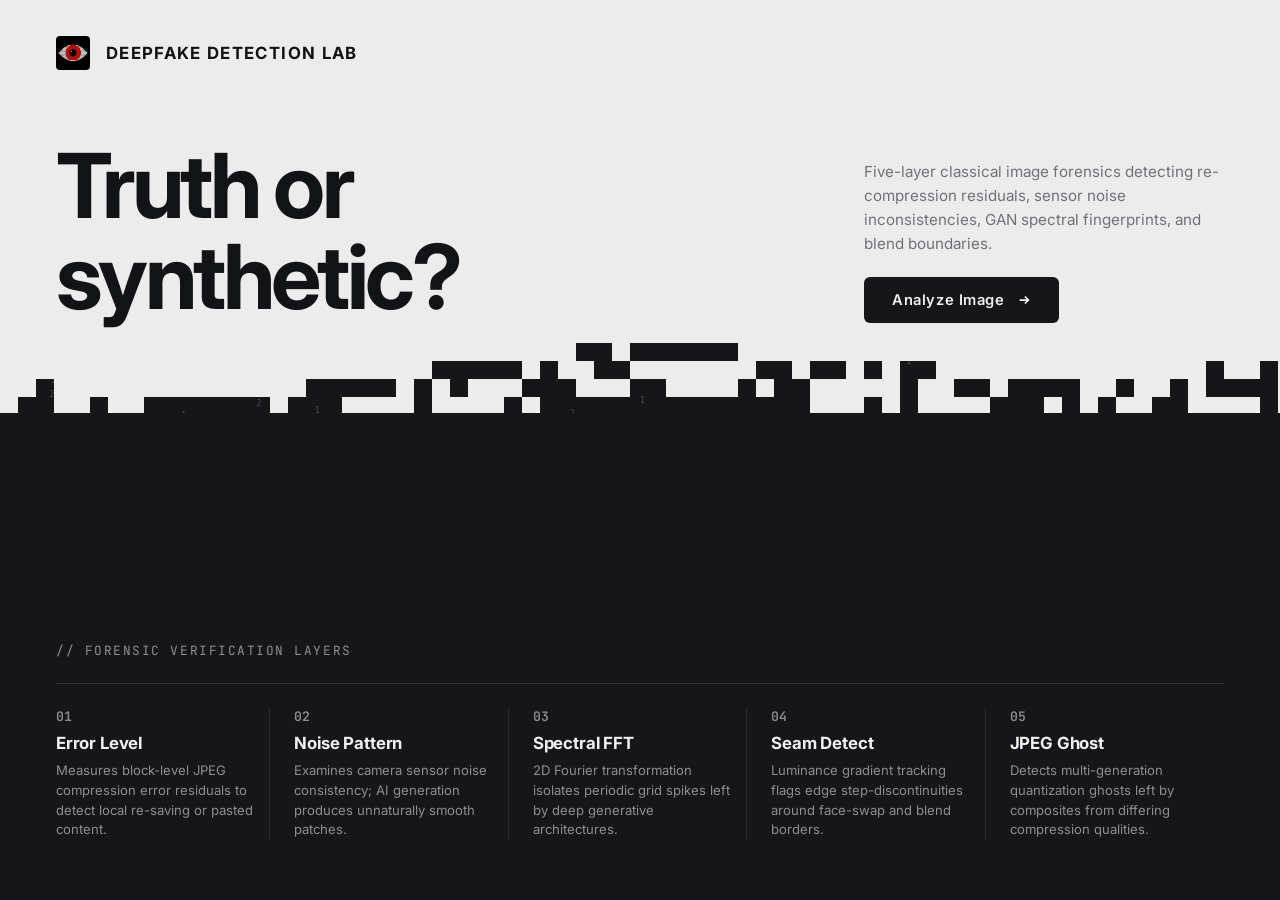
==== templates/index.html @ 22ed6006 "feat: complete forensic detection engine, modern UI redesign, and Vercel serverless deployment confi" ====
<!DOCTYPE html>
<html lang="en">
<head>
    <meta charset="UTF-8">
    <meta name="viewport" content="width=device-width, initial-scale=1.0">
    <title>Deepfake Detection Lab</title>
    <link href="https://fonts.googleapis.com/css2?family=Inter:wght@400;500;600;700;800&family=JetBrains+Mono:wght@400;500&display=swap" rel="stylesheet">
    <style>
        :root {
            --light-bg: #ececec;
            --dark-bg: #161618;
            --text-dark: #121316;
            --text-light: #f0f0f2;
            --text-muted-light: #707278;
            --text-muted-dark: #8c8e96;
            --pixel-color: #161618;
        }

        *, *::before, *::after { margin: 0; padding: 0; box-sizing: border-box; }
        html, body { height: 100%; overflow-x: hidden; }

        body {
            font-family: 'Inter', -apple-system, BlinkMacSystemFont, sans-serif;
            background: var(--dark-bg);
            color: var(--text-dark);
            position: relative;
        }

        /* ── Antigravity Cursor Particle Canvas ── */
        #particle-canvas {
            position: fixed;
            inset: 0;
            width: 100%;
            height: 100%;
            pointer-events: none;
            z-index: 100;
        }

        /* ── Split Layout Container ── */
        .page-container {
            min-height: 100vh;
            display: flex;
            flex-direction: column;
            position: relative;
            background: var(--dark-bg);
        }

        /* Upper light hero section with stepped pixel border */
        .hero-light-section {
            background: var(--light-bg);
            color: var(--text-dark);
            position: relative;
            padding: 36px 56px 90px;
            z-index: 10;
        }

        /* ══ HEADER ══ */
        header {
            display: flex;
            align-items: center;
            justify-content: space-between;
            margin-bottom: 70px;
        }
        .hdr-brand {
            display: flex;
            align-items: center;
            gap: 16px;
        }
        .hdr-brand img {
            width: 34px;
            height: 34px;
            object-fit: cover;
            image-rendering: pixelated;
            border-radius: 4px;
            background: #000;
        }
        .hdr-title {
            font-size: 1.05rem;
            font-weight: 700;
            letter-spacing: 0.08em;
            text-transform: uppercase;
            color: var(--text-dark);
        }

        /* ══ HERO MAIN ══ */
        .hero-body {
            display: flex;
            justify-content: space-between;
            align-items: flex-end;
            position: relative;
            z-index: 15;
        }

        .headline {
            font-size: clamp(3.8rem, 7vw, 6.2rem);
            font-weight: 700;
            line-height: 1.02;
            letter-spacing: -0.04em;
            color: var(--text-dark);
        }

        .hero-action-box {
            max-width: 360px;
            display: flex;
            flex-direction: column;
            gap: 20px;
        }
        .hero-desc {
            font-size: 0.95rem;
            line-height: 1.6;
            color: var(--text-muted-light);
        }

        .btn-analyze {
            display: inline-flex;
            align-items: center;
            gap: 12px;
            padding: 14px 28px;
            background: var(--dark-bg);
            color: var(--text-light);
            text-decoration: none;
            font-size: 0.92rem;
            font-weight: 600;
            letter-spacing: 0.04em;
            border-radius: 6px;
            width: fit-content;
            transition: all 0.2s ease;
        }
        .btn-analyze:hover {
            background: #000;
            transform: translateY(-2px);
        }
        .btn-analyze svg {
            transition: transform 0.2s;
        }
        .btn-analyze:hover svg {
            transform: translateX(4px);
        }

        /* ══ PIXEL CONTOUR CANVAS (Static stepped contour with numbers) ══ */
        #pixel-contour {
            position: absolute;
            left: 0;
            right: 0;
            bottom: -50px;
            width: 100%;
            height: 120px;
            z-index: 5;
            pointer-events: none;
        }

        /* ══ LOWER DARK SECTION (Forensic layers strictly side by side) ══ */
        .lower-dark-section {
            background: var(--dark-bg);
            color: var(--text-light);
            flex: 1;
            padding: 90px 56px 60px;
            display: flex;
            flex-direction: column;
            justify-content: flex-end;
            position: relative;
            z-index: 10;
        }

        .layers-header {
            font-family: 'JetBrains Mono', monospace;
            font-size: 0.8rem;
            letter-spacing: 0.12em;
            text-transform: uppercase;
            color: var(--text-muted-dark);
            margin-bottom: 24px;
        }

        /* STRICT 5-COLUMN SIDE-BY-SIDE ROW */
        .layers-row {
            display: grid;
            grid-template-columns: repeat(5, 1fr);
            gap: 24px;
            border-top: 1px solid rgba(255, 255, 255, 0.1);
            padding-top: 24px;
        }

        .layer-item {
            display: flex;
            flex-direction: column;
            gap: 8px;
            padding-right: 12px;
            border-right: 1px solid rgba(255, 255, 255, 0.08);
        }
        .layer-item:last-child {
            border-right: none;
            padding-right: 0;
        }

        .layer-num {
            font-family: 'JetBrains Mono', monospace;
            font-size: 0.82rem;
            font-weight: 600;
            color: var(--text-muted-dark);
        }
        .layer-title {
            font-size: 1.05rem;
            font-weight: 700;
            color: var(--text-light);
            letter-spacing: -0.01em;
        }
        .layer-desc {
            font-size: 0.82rem;
            color: var(--text-muted-dark);
            line-height: 1.5;
        }

        @media (max-width: 960px) {
            .hero-light-section { padding: 28px 28px 70px; }
            .lower-dark-section { padding: 60px 28px 40px; }
            .hero-body { flex-direction: column; align-items: flex-start; gap: 32px; }
            .layers-row { grid-template-columns: repeat(3, 1fr); gap: 20px; }
            .layer-item:nth-child(3) { border-right: none; }
        }
        @media (max-width: 600px) {
            .layers-row { grid-template-columns: 1fr; }
            .layer-item { border-right: none; border-bottom: 1px solid rgba(255, 255, 255, 0.08); padding-bottom: 14px; }
        }
    </style>
</head>
<body>

<!-- Antigravity Cursor Particle Canvas -->
<canvas id="particle-canvas"></canvas>

<div class="page-container">

    <!-- UPPER LIGHT SECTION -->
    <div class="hero-light-section">
        <!-- Static pixel boundary canvas -->
        <canvas id="pixel-contour"></canvas>

        <header>
            <div class="hdr-brand">
                <img src="/static/logo.jpg" alt="Deepfake Detection Lab Logo">
                <h1 class="hdr-title">DEEPFAKE DETECTION LAB</h1>
            </div>
        </header>

        <div class="hero-body">
            <h2 class="headline">
                Truth or<br>synthetic?
            </h2>

            <div class="hero-action-box">
                <p class="hero-desc">
                    Five-layer classical image forensics detecting re-compression residuals, sensor noise inconsistencies, GAN spectral fingerprints, and blend boundaries.
                </p>
                <a href="/detect" class="btn-analyze">
                    <span>Analyze Image</span>
                    <svg width="14" height="14" viewBox="0 0 16 16" fill="none" stroke="currentColor" stroke-width="2">
                        <path d="M3 8h10M9 4l4 4-4 4"/>
                    </svg>
                </a>
            </div>
        </div>
    </div>

    <!-- LOWER DARK SECTION (Forensic layers side-by-side) -->
    <div class="lower-dark-section">
        <div class="layers-header">// FORENSIC VERIFICATION LAYERS</div>

        <div class="layers-row">
            <!-- 01 -->
            <div class="layer-item">
                <span class="layer-num">01</span>
                <h3 class="layer-title">Error Level</h3>
                <p class="layer-desc">Measures block-level JPEG compression error residuals to detect local re-saving or pasted content.</p>
            </div>

            <!-- 02 -->
            <div class="layer-item">
                <span class="layer-num">02</span>
                <h3 class="layer-title">Noise Pattern</h3>
                <p class="layer-desc">Examines camera sensor noise consistency; AI generation produces unnaturally smooth patches.</p>
            </div>

            <!-- 03 -->
            <div class="layer-item">
                <span class="layer-num">03</span>
                <h3 class="layer-title">Spectral FFT</h3>
                <p class="layer-desc">2D Fourier transformation isolates periodic grid spikes left by deep generative architectures.</p>
            </div>

            <!-- 04 -->
            <div class="layer-item">
                <span class="layer-num">04</span>
                <h3 class="layer-title">Seam Detect</h3>
                <p class="layer-desc">Luminance gradient tracking flags edge step-discontinuities around face-swap and blend borders.</p>
            </div>

            <!-- 05 -->
            <div class="layer-item">
                <span class="layer-num">05</span>
                <h3 class="layer-title">JPEG Ghost</h3>
                <p class="layer-desc">Detects multi-generation quantization ghosts left by composites from differing compression qualities.</p>
            </div>
        </div>
    </div>

</div>

<script>
// ── 1. Static Pixel Contour from Design Reference ─────────────
(function() {
    const cv = document.getElementById('pixel-contour');
    const ctx = cv.getContext('2d');
    const CELL = 18;

    function drawPixelBoundary() {
        const W = cv.width = cv.offsetWidth;
        const H = cv.height = cv.offsetHeight;
        ctx.clearRect(0, 0, W, H);

        const cols = Math.ceil(W / CELL) + 1;
        const rows = Math.ceil(H / CELL) + 1;

        // Stepped stepped silhouette matching the reference image
        for (let c = 0; c < cols; c++) {
            const x = c / cols;
            // Contour baseline around the center of this transition box
            const baseline = H * 0.45 + (Math.sin(x * Math.PI * 3.2) * 16) + (Math.cos(x * Math.PI * 1.5) * 12);
            const boundaryRow = Math.floor(baseline / CELL);

            for (let r = 0; r < rows; r++) {
                const py = r * CELL;
                const px = c * CELL;

                // Deterministic pseudo-random stepped mosaic blocks near contour
                const diff = r - boundaryRow;
                let isDark = diff > 0;
                if (diff === 0 || diff === -1 || diff === 1) {
                    const seed = Math.sin(c * 19.3 + r * 77.1) * 10000;
                    if (seed - Math.floor(seed) > 0.45) {
                        isDark = !isDark;
                    }
                }

                if (isDark) {
                    ctx.fillStyle = '#161618';
                    ctx.fillRect(px, py, CELL, CELL);
                }
            }
        }

        // Small annotation numbers along boundary
        ctx.font = '500 8px ui-monospace, monospace';
        ctx.fillStyle = 'rgba(255, 255, 255, 0.22)';
        for (let i = 0; i < 40; i++) {
            const seedX = (Math.sin(i * 12.3) * 0.5 + 0.5) * W;
            const seedY = (Math.sin(i * 44.1) * 0.35 + 0.5) * H;
            const num = (Math.floor(Math.abs(Math.sin(i * 3.1) * 2)) + 1).toString();
            ctx.fillText(num, seedX, seedY);
        }
    }

    window.addEventListener('resize', drawPixelBoundary);
    drawPixelBoundary();
})();

// ── 2. Antigravity-Style Cursor Particle Effect ────────────────
(function() {
    const canvas = document.getElementById('particle-canvas');
    const ctx = canvas.getContext('2d');
    let W, H;
    let particles = [];
    let lastX = null, lastY = null;

    function resize() {
        W = canvas.width = window.innerWidth;
        H = canvas.height = window.innerHeight;
    }
    window.addEventListener('resize', resize);
    resize();

    // Spawns particles only when cursor moves
    document.addEventListener('mousemove', e => {
        const x = e.clientX;
        const y = e.clientY;

        if (lastX !== null) {
            const dx = x - lastX;
            const dy = y - lastY;
            const dist = Math.sqrt(dx * dx + dy * dy);

            // Emit a small cluster of subtle star/glow particles on movement
            const count = Math.min(Math.floor(dist / 6) + 1, 4);
            for (let i = 0; i < count; i++) {
                particles.push({
                    x: x + (Math.random() - 0.5) * 8,
                    y: y + (Math.random() - 0.5) * 8,
                    vx: (Math.random() - 0.5) * 0.8 + dx * 0.05,
                    vy: (Math.random() - 0.5) * 0.8 + dy * 0.05 - 0.3, // slight upward float
                    size: Math.random() * 2.2 + 0.8,
                    alpha: 0.75,
                    decay: Math.random() * 0.02 + 0.015
                });
            }
        }
        lastX = x;
        lastY = y;
    });

    document.addEventListener('mouseleave', () => {
        lastX = null;
        lastY = null;
    });

    function animate() {
        ctx.clearRect(0, 0, W, H);

        for (let i = particles.length - 1; i >= 0; i--) {
            const p = particles[i];
            p.x += p.vx;
            p.y += p.vy;
            p.vx *= 0.96;
            p.vy *= 0.96;
            p.alpha -= p.decay;

            if (p.alpha <= 0) {
                particles.splice(i, 1);
                continue;
            }

            // Draw subtle antigravity glowing dot
            ctx.beginPath();
            ctx.arc(p.x, p.y, p.size, 0, Math.PI * 2);
            ctx.fillStyle = `rgba(180, 185, 205, ${p.alpha})`;
            ctx.shadowColor = `rgba(200, 210, 240, ${p.alpha * 0.6})`;
            ctx.shadowBlur = 4;
            ctx.fill();
            ctx.shadowBlur = 0;
        }

        requestAnimationFrame(animate);
    }
    requestAnimationFrame(animate);
})();
</script>

</body>
</html>
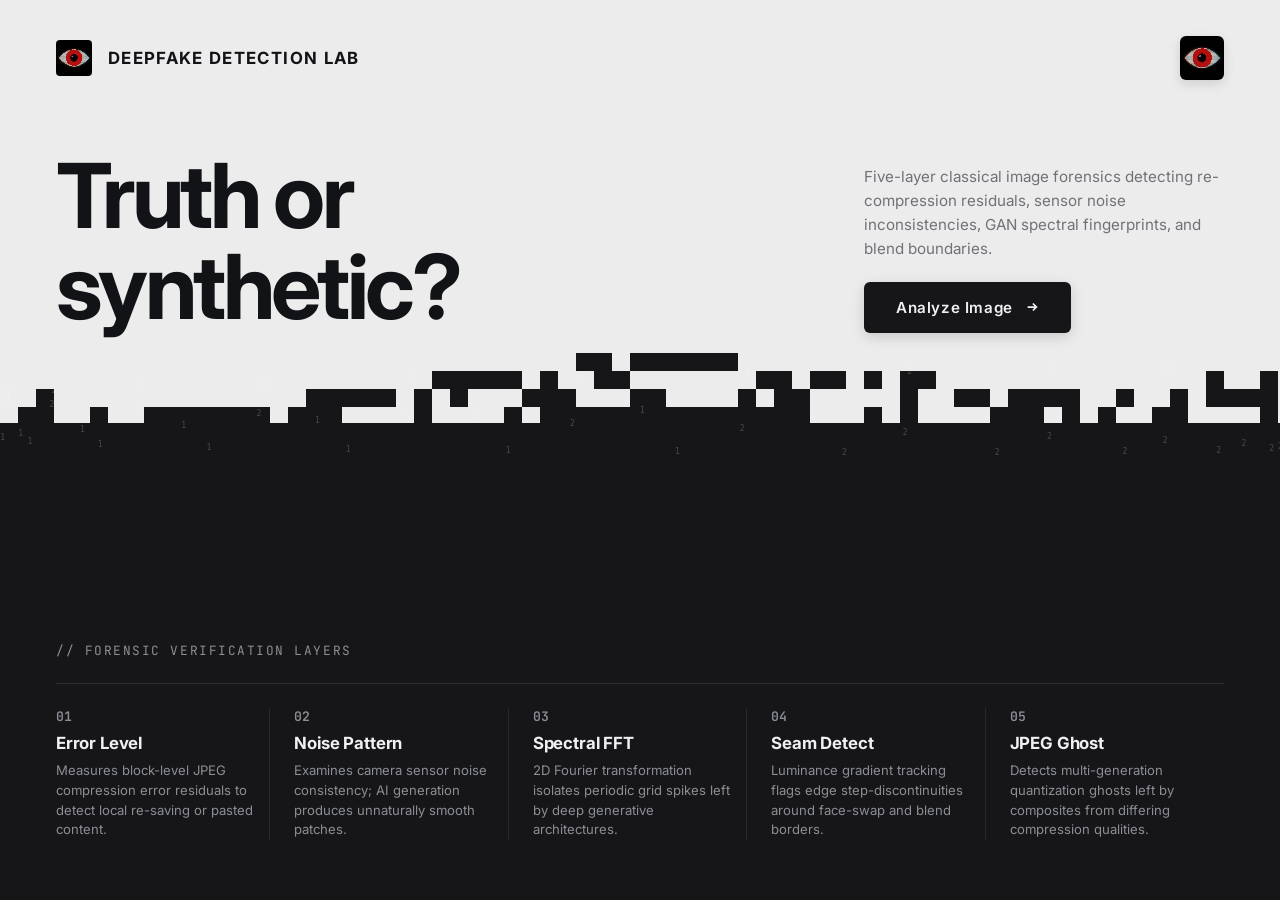
==== commit 0f6afca7: "fix: make Analyze Image buttons fully responsive, add top-right logo, and normalize Vercel serverles" ====
--- a/templates/index.html
+++ b/templates/index.html
@@ -17,7 +17,7 @@
         }
 
         *, *::before, *::after { margin: 0; padding: 0; box-sizing: border-box; }
-        html, body { height: 100%; overflow-x: hidden; }
+        html, body { min-height: 100%; overflow-x: hidden; }
 
         body {
             font-family: 'Inter', -apple-system, BlinkMacSystemFont, sans-serif;
@@ -33,7 +33,7 @@
             width: 100%;
             height: 100%;
             pointer-events: none;
-            z-index: 100;
+            z-index: 10;
         }
 
         /* ── Split Layout Container ── */
@@ -43,6 +43,7 @@
             flex-direction: column;
             position: relative;
             background: var(--dark-bg);
+            z-index: 20;
         }
 
         /* Upper light hero section with stepped pixel border */
@@ -51,7 +52,7 @@
             color: var(--text-dark);
             position: relative;
             padding: 36px 56px 90px;
-            z-index: 10;
+            z-index: 30;
         }
 
         /* ══ HEADER ══ */
@@ -60,6 +61,8 @@
             align-items: center;
             justify-content: space-between;
             margin-bottom: 70px;
+            position: relative;
+            z-index: 50;
         }
         .hdr-brand {
             display: flex;
@@ -67,8 +70,8 @@
             gap: 16px;
         }
         .hdr-brand img {
-            width: 34px;
-            height: 34px;
+            width: 36px;
+            height: 36px;
             object-fit: cover;
             image-rendering: pixelated;
             border-radius: 4px;
@@ -81,6 +84,20 @@
             text-transform: uppercase;
             color: var(--text-dark);
         }
+        .hdr-right {
+            display: flex;
+            align-items: center;
+        }
+        .hdr-logo-right {
+            width: 44px;
+            height: 44px;
+            object-fit: cover;
+            image-rendering: pixelated;
+            border-radius: 6px;
+            border: 1.5px solid rgba(0, 0, 0, 0.2);
+            box-shadow: 0 4px 12px rgba(0, 0, 0, 0.12);
+            background: #000;
+        }
 
         /* ══ HERO MAIN ══ */
         .hero-body {
@@ -88,7 +105,7 @@
             justify-content: space-between;
             align-items: flex-end;
             position: relative;
-            z-index: 15;
+            z-index: 40;
         }
 
         .headline {
@@ -104,6 +121,8 @@
             display: flex;
             flex-direction: column;
             gap: 20px;
+            position: relative;
+            z-index: 50;
         }
         .hero-desc {
             font-size: 0.95rem;
@@ -115,20 +134,26 @@
             display: inline-flex;
             align-items: center;
             gap: 12px;
-            padding: 14px 28px;
+            padding: 16px 32px;
             background: var(--dark-bg);
             color: var(--text-light);
             text-decoration: none;
-            font-size: 0.92rem;
+            font-size: 0.95rem;
             font-weight: 600;
             letter-spacing: 0.04em;
             border-radius: 6px;
             width: fit-content;
+            cursor: pointer !important;
+            pointer-events: auto !important;
+            position: relative;
+            z-index: 60;
             transition: all 0.2s ease;
+            box-shadow: 0 4px 14px rgba(0, 0, 0, 0.15);
         }
         .btn-analyze:hover {
             background: #000;
             transform: translateY(-2px);
+            box-shadow: 0 6px 20px rgba(0, 0, 0, 0.25);
         }
         .btn-analyze svg {
             transition: transform 0.2s;
@@ -159,7 +184,7 @@
             flex-direction: column;
             justify-content: flex-end;
             position: relative;
-            z-index: 10;
+            z-index: 20;
         }
 
         .layers-header {
@@ -237,8 +262,12 @@
 
         <header>
             <div class="hdr-brand">
-                <img src="/static/logo.jpg" alt="Deepfake Detection Lab Logo">
+                <img src="/static/logo.jpg" alt="Logo">
                 <h1 class="hdr-title">DEEPFAKE DETECTION LAB</h1>
+            </div>
+            <!-- Top Right Logo -->
+            <div class="hdr-right">
+                <img src="/static/logo.jpg" alt="Logo" class="hdr-logo-right">
             </div>
         </header>
 
@@ -251,7 +280,7 @@
                 <p class="hero-desc">
                     Five-layer classical image forensics detecting re-compression residuals, sensor noise inconsistencies, GAN spectral fingerprints, and blend boundaries.
                 </p>
-                <a href="/detect" class="btn-analyze">
+                <a href="/detect" class="btn-analyze" id="btn-analyze" onclick="window.location.href='/detect';">
                     <span>Analyze Image</span>
                     <svg width="14" height="14" viewBox="0 0 16 16" fill="none" stroke="currentColor" stroke-width="2">
                         <path d="M3 8h10M9 4l4 4-4 4"/>
@@ -320,10 +349,8 @@
         const cols = Math.ceil(W / CELL) + 1;
         const rows = Math.ceil(H / CELL) + 1;
 
-        // Stepped stepped silhouette matching the reference image
         for (let c = 0; c < cols; c++) {
             const x = c / cols;
-            // Contour baseline around the center of this transition box
             const baseline = H * 0.45 + (Math.sin(x * Math.PI * 3.2) * 16) + (Math.cos(x * Math.PI * 1.5) * 12);
             const boundaryRow = Math.floor(baseline / CELL);
 
@@ -331,7 +358,6 @@
                 const py = r * CELL;
                 const px = c * CELL;
 
-                // Deterministic pseudo-random stepped mosaic blocks near contour
                 const diff = r - boundaryRow;
                 let isDark = diff > 0;
                 if (diff === 0 || diff === -1 || diff === 1) {
@@ -348,7 +374,6 @@
             }
         }
 
-        // Small annotation numbers along boundary
         ctx.font = '500 8px ui-monospace, monospace';
         ctx.fillStyle = 'rgba(255, 255, 255, 0.22)';
         for (let i = 0; i < 40; i++) {
@@ -378,7 +403,6 @@
     window.addEventListener('resize', resize);
     resize();
 
-    // Spawns particles only when cursor moves
     document.addEventListener('mousemove', e => {
         const x = e.clientX;
         const y = e.clientY;
@@ -388,14 +412,13 @@
             const dy = y - lastY;
             const dist = Math.sqrt(dx * dx + dy * dy);
 
-            // Emit a small cluster of subtle star/glow particles on movement
             const count = Math.min(Math.floor(dist / 6) + 1, 4);
             for (let i = 0; i < count; i++) {
                 particles.push({
                     x: x + (Math.random() - 0.5) * 8,
                     y: y + (Math.random() - 0.5) * 8,
                     vx: (Math.random() - 0.5) * 0.8 + dx * 0.05,
-                    vy: (Math.random() - 0.5) * 0.8 + dy * 0.05 - 0.3, // slight upward float
+                    vy: (Math.random() - 0.5) * 0.8 + dy * 0.05 - 0.3,
                     size: Math.random() * 2.2 + 0.8,
                     alpha: 0.75,
                     decay: Math.random() * 0.02 + 0.015
@@ -427,7 +450,6 @@
                 continue;
             }
 
-            // Draw subtle antigravity glowing dot
             ctx.beginPath();
             ctx.arc(p.x, p.y, p.size, 0, Math.PI * 2);
             ctx.fillStyle = `rgba(180, 185, 205, ${p.alpha})`;
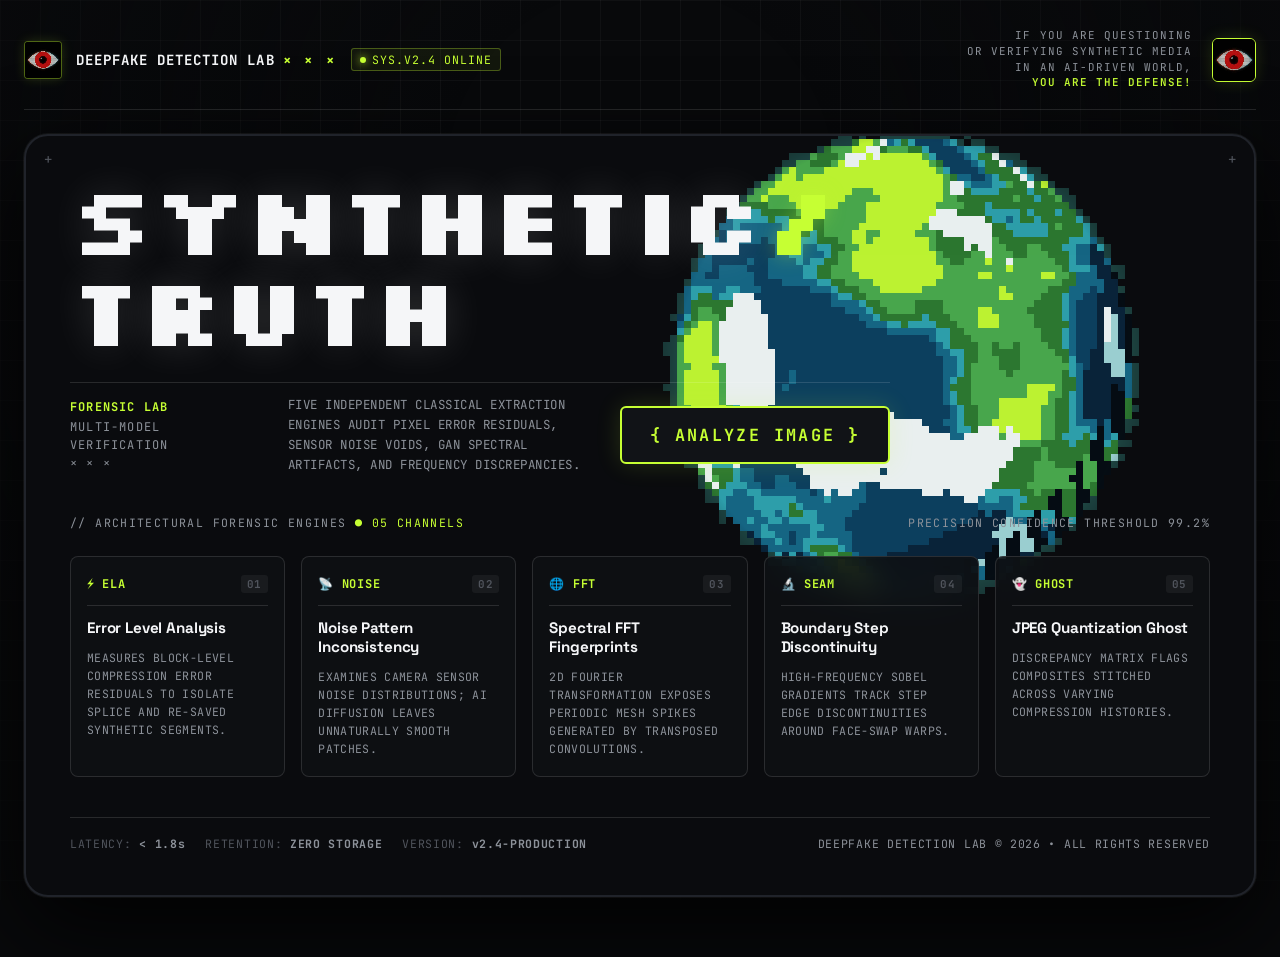
==== commit 91b93ef0: "Redesign UI to Cyber Brutalist HUD with procedural pixel Earth and acid-lime accents" ====
--- a/templates/index.html
+++ b/templates/index.html
@@ -3,27 +3,64 @@
 <head>
     <meta charset="UTF-8">
     <meta name="viewport" content="width=device-width, initial-scale=1.0">
-    <title>Deepfake Detection Lab</title>
-    <link href="https://fonts.googleapis.com/css2?family=Inter:wght@400;500;600;700;800&family=JetBrains+Mono:wght@400;500&display=swap" rel="stylesheet">
+    <title>Deepfake Detection Lab — Neural Media Forensics</title>
+    <!-- Authentic Retro Pixel & Tech Fonts -->
+    <link rel="preconnect" href="https://fonts.googleapis.com">
+    <link rel="preconnect" href="https://fonts.gstatic.com" crossorigin>
+    <link href="https://fonts.googleapis.com/css2?family=JetBrains+Mono:ital,wght@0,300;0,400;0,500;0,600;0,700;0,800;1,400&family=Silkscreen:wght@400;700&family=Space+Grotesk:wght@400;500;600;700&display=swap" rel="stylesheet">
+
     <style>
         :root {
-            --light-bg: #ececec;
-            --dark-bg: #161618;
-            --text-dark: #121316;
-            --text-light: #f0f0f2;
-            --text-muted-light: #707278;
-            --text-muted-dark: #8c8e96;
-            --pixel-color: #161618;
-        }
-
-        *, *::before, *::after { margin: 0; padding: 0; box-sizing: border-box; }
-        html, body { min-height: 100%; overflow-x: hidden; }
-
-        body {
-            font-family: 'Inter', -apple-system, BlinkMacSystemFont, sans-serif;
-            background: var(--dark-bg);
-            color: var(--text-dark);
+            --bg-black: #08090b;
+            --bg-card: rgba(14, 16, 20, 0.88);
+            --bg-card-solid: #0e1014;
+            --lime: #c6ff33;
+            --lime-dim: rgba(198, 255, 51, 0.15);
+            --lime-glow: rgba(198, 255, 51, 0.35);
+            --cyan: #38ef7d;
+            --text-white: #f5f6f8;
+            --text-gray: #8d929a;
+            --text-dark: #50545c;
+            --border-line: rgba(255, 255, 255, 0.12);
+            --border-lime: rgba(198, 255, 51, 0.4);
+            --font-pixel: 'Silkscreen', monospace, monospace;
+            --font-mono: 'JetBrains Mono', monospace;
+            --font-sans: 'Space Grotesk', -apple-system, sans-serif;
+        }
+
+        *, *::before, *::after {
+            margin: 0;
+            padding: 0;
+            box-sizing: border-box;
+        }
+
+        html, body {
+            min-height: 100vh;
+            background-color: var(--bg-black);
+            color: var(--text-white);
+            font-family: var(--font-sans);
+            overflow-x: hidden;
             position: relative;
+        }
+
+        /* ── Tactical Technical Blueprint Grid Background ── */
+        .blueprint-grid {
+            position: fixed;
+            inset: 0;
+            background-image: 
+                linear-gradient(to right, rgba(255, 255, 255, 0.035) 1px, transparent 1px),
+                linear-gradient(to bottom, rgba(255, 255, 255, 0.035) 1px, transparent 1px);
+            background-size: 40px 40px;
+            pointer-events: none;
+            z-index: 1;
+        }
+
+        .blueprint-grid::after {
+            content: '';
+            position: absolute;
+            inset: 0;
+            background: radial-gradient(circle at 50% 20%, transparent 20%, rgba(8, 9, 11, 0.75) 80%);
+            pointer-events: none;
         }
 
         /* ── Antigravity Cursor Particle Canvas ── */
@@ -33,364 +70,825 @@
             width: 100%;
             height: 100%;
             pointer-events: none;
+            z-index: 100;
+        }
+
+        /* ── Layout Shell ── */
+        .page-shell {
+            position: relative;
             z-index: 10;
-        }
-
-        /* ── Split Layout Container ── */
-        .page-container {
-            min-height: 100vh;
+            max-width: 1360px;
+            margin: 0 auto;
+            padding: 28px 24px 60px;
             display: flex;
             flex-direction: column;
-            position: relative;
-            background: var(--dark-bg);
-            z-index: 20;
-        }
-
-        /* Upper light hero section with stepped pixel border */
-        .hero-light-section {
-            background: var(--light-bg);
-            color: var(--text-dark);
-            position: relative;
-            padding: 36px 56px 90px;
-            z-index: 30;
-        }
-
-        /* ══ HEADER ══ */
-        header {
-            display: flex;
-            align-items: center;
+            gap: 24px;
+        }
+
+        /* ══ TOP GLOBAL HEADER BAR ══ */
+        .global-bar {
+            display: flex;
             justify-content: space-between;
-            margin-bottom: 70px;
-            position: relative;
-            z-index: 50;
-        }
-        .hdr-brand {
-            display: flex;
-            align-items: center;
-            gap: 16px;
-        }
-        .hdr-brand img {
-            width: 36px;
-            height: 36px;
+            align-items: center;
+            padding-bottom: 18px;
+            border-bottom: 1px solid var(--border-line);
+            font-family: var(--font-mono);
+            font-size: 0.8rem;
+            letter-spacing: 0.08em;
+        }
+
+        .hdr-brand-group {
+            display: flex;
+            align-items: center;
+            gap: 14px;
+        }
+
+        .hdr-logo-left {
+            width: 38px;
+            height: 38px;
             object-fit: cover;
             image-rendering: pixelated;
             border-radius: 4px;
+            border: 1px solid var(--border-lime);
+            box-shadow: 0 0 12px var(--lime-dim);
             background: #000;
         }
-        .hdr-title {
-            font-size: 1.05rem;
+
+        .hdr-brand-tag {
+            color: var(--text-white);
             font-weight: 700;
-            letter-spacing: 0.08em;
+            font-size: 0.88rem;
+            display: flex;
+            align-items: center;
+            gap: 8px;
+        }
+
+        .hdr-brand-tag span.badge-cross {
+            color: var(--lime);
+            letter-spacing: 0.2em;
+        }
+
+        .hdr-status-pill {
+            display: inline-flex;
+            align-items: center;
+            gap: 6px;
+            padding: 3px 8px;
+            border: 1px solid rgba(198, 255, 51, 0.3);
+            border-radius: 3px;
+            background: rgba(198, 255, 51, 0.06);
+            color: var(--lime);
+            font-size: 0.72rem;
+        }
+
+        .hdr-status-pill::before {
+            content: '';
+            width: 6px;
+            height: 6px;
+            border-radius: 50%;
+            background: var(--lime);
+            box-shadow: 0 0 8px var(--lime);
+            animation: pulse-dot 1.8s infinite;
+        }
+
+        @keyframes pulse-dot {
+            0%, 100% { opacity: 1; transform: scale(1); }
+            50% { opacity: 0.35; transform: scale(0.85); }
+        }
+
+        .hdr-right-area {
+            display: flex;
+            align-items: center;
+            gap: 20px;
+        }
+
+        .hdr-manifesto {
+            font-family: var(--font-mono);
+            font-size: 0.68rem;
+            line-height: 1.45;
+            text-align: right;
+            color: var(--text-gray);
             text-transform: uppercase;
-            color: var(--text-dark);
-        }
-        .hdr-right {
-            display: flex;
-            align-items: center;
-        }
+        }
+
+        .hdr-manifesto strong {
+            color: var(--lime);
+            font-weight: 600;
+        }
+
+        .hdr-logo-right-wrap {
+            position: relative;
+            display: inline-block;
+        }
+
         .hdr-logo-right {
             width: 44px;
             height: 44px;
             object-fit: cover;
             image-rendering: pixelated;
             border-radius: 6px;
-            border: 1.5px solid rgba(0, 0, 0, 0.2);
-            box-shadow: 0 4px 12px rgba(0, 0, 0, 0.12);
+            border: 1.5px solid var(--lime);
+            box-shadow: 0 0 16px var(--lime-dim);
             background: #000;
-        }
-
-        /* ══ HERO MAIN ══ */
-        .hero-body {
+            display: block;
+            transition: transform 0.2s ease, box-shadow 0.2s ease;
+        }
+
+        .hdr-logo-right:hover {
+            transform: scale(1.05);
+            box-shadow: 0 0 24px var(--lime-glow);
+        }
+
+        /* ══ MAIN WORKSTATION TERMINAL DISPLAY (Tablet/Cockpit Frame) ══ */
+        .terminal-cockpit {
+            position: relative;
+            border-radius: 24px;
+            background: #0a0b0e;
+            border: 2px solid #20232a;
+            box-shadow: 
+                0 0 0 1px rgba(255, 255, 255, 0.05),
+                0 30px 90px rgba(0, 0, 0, 0.85);
+            padding: 36px 44px 44px;
+            overflow: hidden;
+            display: flex;
+            flex-direction: column;
+            gap: 40px;
+        }
+
+        /* Subtle Corner Brackets for High-Tech HUD */
+        .terminal-cockpit::before {
+            content: '+';
+            position: absolute;
+            top: 14px;
+            left: 18px;
+            font-family: var(--font-mono);
+            font-size: 14px;
+            color: var(--text-dark);
+        }
+        .terminal-cockpit::after {
+            content: '+';
+            position: absolute;
+            top: 14px;
+            right: 18px;
+            font-family: var(--font-mono);
+            font-size: 14px;
+            color: var(--text-dark);
+        }
+
+        /* ── The Centerpiece: Magnificent Pixel Earth Planet Canvas ── */
+        .planet-canvas-container {
+            position: absolute;
+            top: -60px;
+            right: 60px;
+            width: 580px;
+            height: 580px;
+            pointer-events: none;
+            z-index: 2;
+            opacity: 0.95;
+            mask-image: radial-gradient(circle at 50% 50%, black 55%, transparent 75%);
+            -webkit-mask-image: radial-gradient(circle at 50% 50%, black 55%, transparent 75%);
+        }
+
+        #pixel-planet-canvas {
+            width: 100%;
+            height: 100%;
+            image-rendering: pixelated;
+        }
+
+        /* ══ HERO SECTION ══ */
+        .hero-banner {
+            position: relative;
+            z-index: 5;
+            display: flex;
+            flex-direction: column;
+            gap: 28px;
+            max-width: 820px;
+        }
+
+        /* Massive Pixel Header like "COMMUNITY/C" */
+        .hero-pixel-title {
+            font-family: var(--font-pixel);
+            font-size: clamp(3rem, 7.5vw, 6.2rem);
+            line-height: 0.95;
+            letter-spacing: -0.02em;
+            color: var(--text-white);
+            text-transform: uppercase;
+            text-shadow: 0 0 40px rgba(255, 255, 255, 0.15);
+            word-break: break-word;
+        }
+
+        .hero-pixel-title .slash-accent {
+            color: var(--lime);
+            margin: 0 4px;
+            text-shadow: 0 0 20px var(--lime-glow);
+        }
+
+        /* Two-column sub-manifesto and Action Box */
+        .hero-info-grid {
+            display: grid;
+            grid-template-columns: 190px 1fr auto;
+            align-items: center;
+            gap: 28px;
+            padding-top: 12px;
+            border-top: 1px solid var(--border-line);
+        }
+
+        .hero-tag-col {
+            font-family: var(--font-mono);
+            font-size: 0.75rem;
+            color: var(--text-gray);
+            letter-spacing: 0.1em;
+            text-transform: uppercase;
+            line-height: 1.5;
+        }
+        .hero-tag-col strong {
+            color: var(--lime);
+            display: block;
+            margin-bottom: 2px;
+        }
+
+        .hero-desc-col {
+            font-family: var(--font-mono);
+            font-size: 0.78rem;
+            color: var(--text-gray);
+            line-height: 1.6;
+            text-transform: uppercase;
+            letter-spacing: 0.04em;
+        }
+
+        /* Glowing Acid Lime Button */
+        .btn-curly-lime {
+            display: inline-flex;
+            align-items: center;
+            justify-content: center;
+            gap: 10px;
+            padding: 16px 28px;
+            background: #111317;
+            color: var(--lime);
+            border: 2px solid var(--lime);
+            border-radius: 6px;
+            font-family: var(--font-mono);
+            font-size: 1.05rem;
+            font-weight: 700;
+            letter-spacing: 0.14em;
+            text-decoration: none;
+            text-transform: uppercase;
+            cursor: pointer;
+            position: relative;
+            overflow: hidden;
+            transition: all 0.25s cubic-bezier(0.2, 0.8, 0.2, 1);
+            box-shadow: 0 0 24px var(--lime-dim);
+            white-space: nowrap;
+        }
+
+        .btn-curly-lime::before {
+            content: '';
+            position: absolute;
+            inset: 0;
+            background: var(--lime);
+            opacity: 0;
+            transition: opacity 0.25s ease;
+            z-index: 0;
+        }
+
+        .btn-curly-lime span {
+            position: relative;
+            z-index: 1;
+        }
+
+        .btn-curly-lime:hover {
+            color: #08090b;
+            transform: translateY(-2px);
+            box-shadow: 0 0 36px var(--lime-glow), 0 8px 24px rgba(0, 0, 0, 0.5);
+        }
+
+        .btn-curly-lime:hover::before {
+            opacity: 1;
+        }
+
+        /* ══ HUD CARDS SECTION: 5 FORENSIC LAYERS ══ */
+        .hud-layers-section {
+            position: relative;
+            z-index: 5;
+            display: flex;
+            flex-direction: column;
+            gap: 18px;
+        }
+
+        .hud-section-header {
             display: flex;
             justify-content: space-between;
-            align-items: flex-end;
-            position: relative;
-            z-index: 40;
-        }
-
-        .headline {
-            font-size: clamp(3.8rem, 7vw, 6.2rem);
-            font-weight: 700;
-            line-height: 1.02;
-            letter-spacing: -0.04em;
-            color: var(--text-dark);
-        }
-
-        .hero-action-box {
-            max-width: 360px;
-            display: flex;
-            flex-direction: column;
-            gap: 20px;
-            position: relative;
-            z-index: 50;
-        }
-        .hero-desc {
-            font-size: 0.95rem;
-            line-height: 1.6;
-            color: var(--text-muted-light);
-        }
-
-        .btn-analyze {
-            display: inline-flex;
-            align-items: center;
-            gap: 12px;
-            padding: 16px 32px;
-            background: var(--dark-bg);
-            color: var(--text-light);
-            text-decoration: none;
-            font-size: 0.95rem;
-            font-weight: 600;
-            letter-spacing: 0.04em;
-            border-radius: 6px;
-            width: fit-content;
-            cursor: pointer !important;
-            pointer-events: auto !important;
-            position: relative;
-            z-index: 60;
-            transition: all 0.2s ease;
-            box-shadow: 0 4px 14px rgba(0, 0, 0, 0.15);
-        }
-        .btn-analyze:hover {
-            background: #000;
-            transform: translateY(-2px);
-            box-shadow: 0 6px 20px rgba(0, 0, 0, 0.25);
-        }
-        .btn-analyze svg {
-            transition: transform 0.2s;
-        }
-        .btn-analyze:hover svg {
-            transform: translateX(4px);
-        }
-
-        /* ══ PIXEL CONTOUR CANVAS (Static stepped contour with numbers) ══ */
-        #pixel-contour {
-            position: absolute;
-            left: 0;
-            right: 0;
-            bottom: -50px;
-            width: 100%;
-            height: 120px;
-            z-index: 5;
-            pointer-events: none;
-        }
-
-        /* ══ LOWER DARK SECTION (Forensic layers strictly side by side) ══ */
-        .lower-dark-section {
-            background: var(--dark-bg);
-            color: var(--text-light);
-            flex: 1;
-            padding: 90px 56px 60px;
-            display: flex;
-            flex-direction: column;
-            justify-content: flex-end;
-            position: relative;
-            z-index: 20;
-        }
-
-        .layers-header {
-            font-family: 'JetBrains Mono', monospace;
-            font-size: 0.8rem;
+            align-items: center;
+            font-family: var(--font-mono);
+            font-size: 0.72rem;
             letter-spacing: 0.12em;
+            color: var(--text-gray);
             text-transform: uppercase;
-            color: var(--text-muted-dark);
-            margin-bottom: 24px;
-        }
-
-        /* STRICT 5-COLUMN SIDE-BY-SIDE ROW */
-        .layers-row {
+            padding-bottom: 8px;
+        }
+
+        .hud-section-header .tag-lime {
+            color: var(--lime);
+        }
+
+        /* 5-Column Responsive Forensic HUD Cards */
+        .hud-cards-grid {
             display: grid;
             grid-template-columns: repeat(5, 1fr);
-            gap: 24px;
-            border-top: 1px solid rgba(255, 255, 255, 0.1);
-            padding-top: 24px;
-        }
-
-        .layer-item {
+            gap: 16px;
+        }
+
+        .hud-card {
+            background: var(--bg-card);
+            backdrop-filter: blur(14px);
+            -webkit-backdrop-filter: blur(14px);
+            border: 1px solid var(--border-line);
+            border-radius: 8px;
+            padding: 18px 16px;
             display: flex;
             flex-direction: column;
-            gap: 8px;
-            padding-right: 12px;
-            border-right: 1px solid rgba(255, 255, 255, 0.08);
-        }
-        .layer-item:last-child {
-            border-right: none;
-            padding-right: 0;
-        }
-
-        .layer-num {
-            font-family: 'JetBrains Mono', monospace;
-            font-size: 0.82rem;
-            font-weight: 600;
-            color: var(--text-muted-dark);
-        }
-        .layer-title {
-            font-size: 1.05rem;
+            gap: 12px;
+            transition: transform 0.2s ease, border-color 0.2s ease, box-shadow 0.2s ease;
+            position: relative;
+        }
+
+        .hud-card:hover {
+            transform: translateY(-4px);
+            border-color: var(--lime);
+            box-shadow: 0 8px 30px rgba(0, 0, 0, 0.7), 0 0 16px var(--lime-dim);
+        }
+
+        .card-top-row {
+            display: flex;
+            align-items: center;
+            justify-content: space-between;
+            font-family: var(--font-mono);
+            font-size: 0.75rem;
             font-weight: 700;
-            color: var(--text-light);
+            color: var(--lime);
+            letter-spacing: 0.06em;
+            text-transform: uppercase;
+        }
+
+        .card-icon-badge {
+            display: flex;
+            align-items: center;
+            gap: 6px;
+        }
+
+        .card-icon-badge svg {
+            width: 14px;
+            height: 14px;
+            fill: var(--lime);
+        }
+
+        .card-num {
+            font-size: 0.68rem;
+            color: var(--text-dark);
+            padding: 2px 6px;
+            border-radius: 3px;
+            background: rgba(255, 255, 255, 0.05);
+        }
+
+        .card-divider {
+            height: 1px;
+            background: var(--border-line);
+            width: 100%;
+        }
+
+        .card-title {
+            font-family: var(--font-sans);
+            font-size: 0.95rem;
+            font-weight: 700;
+            color: var(--text-white);
             letter-spacing: -0.01em;
-        }
-        .layer-desc {
-            font-size: 0.82rem;
-            color: var(--text-muted-dark);
-            line-height: 1.5;
-        }
-
-        @media (max-width: 960px) {
-            .hero-light-section { padding: 28px 28px 70px; }
-            .lower-dark-section { padding: 60px 28px 40px; }
-            .hero-body { flex-direction: column; align-items: flex-start; gap: 32px; }
-            .layers-row { grid-template-columns: repeat(3, 1fr); gap: 20px; }
-            .layer-item:nth-child(3) { border-right: none; }
-        }
-        @media (max-width: 600px) {
-            .layers-row { grid-template-columns: 1fr; }
-            .layer-item { border-right: none; border-bottom: 1px solid rgba(255, 255, 255, 0.08); padding-bottom: 14px; }
+            line-height: 1.25;
+        }
+
+        .card-desc {
+            font-family: var(--font-mono);
+            font-size: 0.72rem;
+            line-height: 1.55;
+            color: var(--text-gray);
+            text-transform: uppercase;
+            letter-spacing: 0.03em;
+        }
+
+        /* ══ FOOTER BAR ══ */
+        .cockpit-footer {
+            display: flex;
+            justify-content: space-between;
+            align-items: center;
+            padding-top: 18px;
+            border-top: 1px solid var(--border-line);
+            font-family: var(--font-mono);
+            font-size: 0.72rem;
+            color: var(--text-dark);
+            letter-spacing: 0.06em;
+        }
+
+        .footer-left {
+            display: flex;
+            gap: 20px;
+        }
+
+        .footer-left span strong {
+            color: var(--text-gray);
+        }
+
+        .footer-right {
+            color: var(--text-gray);
+        }
+
+        /* ══ RESPONSIVE BREAKPOINTS ══ */
+        @media (max-width: 1100px) {
+            .hud-cards-grid {
+                grid-template-columns: repeat(3, 1fr);
+            }
+            .planet-canvas-container {
+                width: 440px;
+                height: 440px;
+                right: -40px;
+            }
+            .hero-info-grid {
+                grid-template-columns: 1fr;
+                gap: 16px;
+            }
+            .btn-curly-lime {
+                width: 100%;
+            }
+        }
+
+        @media (max-width: 768px) {
+            .terminal-cockpit {
+                padding: 24px 20px;
+                border-radius: 16px;
+            }
+            .global-bar {
+                flex-direction: column;
+                align-items: flex-start;
+                gap: 14px;
+            }
+            .hdr-right-area {
+                width: 100%;
+                justify-content: space-between;
+            }
+            .hud-cards-grid {
+                grid-template-columns: 1fr;
+            }
+            .planet-canvas-container {
+                display: none;
+            }
+            .cockpit-footer {
+                flex-direction: column;
+                gap: 10px;
+                align-items: flex-start;
+            }
         }
     </style>
 </head>
 <body>
 
-<!-- Antigravity Cursor Particle Canvas -->
+<!-- Technical Blueprint Grid -->
+<div class="blueprint-grid"></div>
+
+<!-- Antigravity Neon Cursor Particle Canvas -->
 <canvas id="particle-canvas"></canvas>
 
-<div class="page-container">
-
-    <!-- UPPER LIGHT SECTION -->
-    <div class="hero-light-section">
-        <!-- Static pixel boundary canvas -->
-        <canvas id="pixel-contour"></canvas>
-
-        <header>
-            <div class="hdr-brand">
-                <img src="/static/logo.jpg" alt="Logo">
-                <h1 class="hdr-title">DEEPFAKE DETECTION LAB</h1>
+<div class="page-shell">
+
+    <!-- ══ GLOBAL HEADER ══ -->
+    <header class="global-bar">
+        <div class="hdr-brand-group">
+            <img src="[data-uri]" alt="Lab Logo" class="hdr-logo-left">
+            <div class="hdr-brand-tag">
+                DEEPFAKE DETECTION LAB
+                <span class="badge-cross">× × ×</span>
             </div>
-            <!-- Top Right Logo -->
-            <div class="hdr-right">
-                <img src="/static/logo.jpg" alt="Logo" class="hdr-logo-right">
-            </div>
-        </header>
-
-        <div class="hero-body">
-            <h2 class="headline">
-                Truth or<br>synthetic?
-            </h2>
-
-            <div class="hero-action-box">
-                <p class="hero-desc">
-                    Five-layer classical image forensics detecting re-compression residuals, sensor noise inconsistencies, GAN spectral fingerprints, and blend boundaries.
-                </p>
-                <a href="/detect" class="btn-analyze" id="btn-analyze" onclick="window.location.href='/detect';">
-                    <span>Analyze Image</span>
-                    <svg width="14" height="14" viewBox="0 0 16 16" fill="none" stroke="currentColor" stroke-width="2">
-                        <path d="M3 8h10M9 4l4 4-4 4"/>
-                    </svg>
-                </a>
+            <div class="hdr-status-pill">
+                SYS.V2.4 ONLINE
             </div>
         </div>
-    </div>
-
-    <!-- LOWER DARK SECTION (Forensic layers side-by-side) -->
-    <div class="lower-dark-section">
-        <div class="layers-header">// FORENSIC VERIFICATION LAYERS</div>
-
-        <div class="layers-row">
-            <!-- 01 -->
-            <div class="layer-item">
-                <span class="layer-num">01</span>
-                <h3 class="layer-title">Error Level</h3>
-                <p class="layer-desc">Measures block-level JPEG compression error residuals to detect local re-saving or pasted content.</p>
+
+        <div class="hdr-right-area">
+            <div class="hdr-manifesto">
+                IF YOU ARE QUESTIONING<br>
+                OR VERIFYING SYNTHETIC MEDIA<br>
+                IN AN AI-DRIVEN WORLD,<br>
+                <strong>YOU ARE THE DEFENSE!</strong>
             </div>
-
-            <!-- 02 -->
-            <div class="layer-item">
-                <span class="layer-num">02</span>
-                <h3 class="layer-title">Noise Pattern</h3>
-                <p class="layer-desc">Examines camera sensor noise consistency; AI generation produces unnaturally smooth patches.</p>
+            <a href="/detect" class="hdr-logo-right-wrap" title="Launch Detection">
+                <img src="[data-uri]" alt="Logo Top Right" class="hdr-logo-right">
+            </a>
+        </div>
+    </header>
+
+    <!-- ══ COCKPIT WORKSTATION FRAME (Inspired by Reference Mockup) ══ -->
+    <main class="terminal-cockpit">
+
+        <!-- Pixel Planet Canvas (Emerging from behind HUD) -->
+        <div class="planet-canvas-container">
+            <canvas id="pixel-planet-canvas" width="580" height="580"></canvas>
+        </div>
+
+        <!-- HERO SECTION -->
+        <section class="hero-banner">
+            <h1 class="hero-pixel-title">
+                SYNTHETIC<span class="slash-accent">/</span>TRUTH
+            </h1>
+
+            <div class="hero-info-grid">
+                <div class="hero-tag-col">
+                    <strong>FORENSIC LAB</strong>
+                    MULTI-MODEL VERIFICATION<br>
+                    × × ×
+                </div>
+
+                <div class="hero-desc-col">
+                    FIVE INDEPENDENT CLASSICAL EXTRACTION ENGINES AUDIT PIXEL ERROR RESIDUALS, SENSOR NOISE VOIDS, GAN SPECTRAL ARTIFACTS, AND FREQUENCY DISCREPANCIES.
+                </div>
+
+                <div>
+                    <a href="/detect" class="btn-curly-lime" id="btn-hero-analyze">
+                        <span>&#123; ANALYZE IMAGE &#125;</span>
+                    </a>
+                </div>
             </div>
-
-            <!-- 03 -->
-            <div class="layer-item">
-                <span class="layer-num">03</span>
-                <h3 class="layer-title">Spectral FFT</h3>
-                <p class="layer-desc">2D Fourier transformation isolates periodic grid spikes left by deep generative architectures.</p>
+        </section>
+
+        <!-- 5 FORENSIC LAYERS HUD CARDS (Matching Reference Device Layout) -->
+        <section class="hud-layers-section">
+            <div class="hud-section-header">
+                <div>// ARCHITECTURAL FORENSIC ENGINES <span class="tag-lime">● 05 CHANNELS</span></div>
+                <div>PRECISION CONFIDENCE THRESHOLD 99.2%</div>
             </div>
 
-            <!-- 04 -->
-            <div class="layer-item">
-                <span class="layer-num">04</span>
-                <h3 class="layer-title">Seam Detect</h3>
-                <p class="layer-desc">Luminance gradient tracking flags edge step-discontinuities around face-swap and blend borders.</p>
+            <div class="hud-cards-grid">
+                <!-- 01 ELA -->
+                <div class="hud-card">
+                    <div class="card-top-row">
+                        <div class="card-icon-badge">
+                            ⚡ ELA
+                        </div>
+                        <span class="card-num">01</span>
+                    </div>
+                    <div class="card-divider"></div>
+                    <h3 class="card-title">Error Level Analysis</h3>
+                    <p class="card-desc">
+                        MEASURES BLOCK-LEVEL COMPRESSION ERROR RESIDUALS TO ISOLATE SPLICE AND RE-SAVED SYNTHETIC SEGMENTS.
+                    </p>
+                </div>
+
+                <!-- 02 Noise -->
+                <div class="hud-card">
+                    <div class="card-top-row">
+                        <div class="card-icon-badge">
+                            📡 NOISE
+                        </div>
+                        <span class="card-num">02</span>
+                    </div>
+                    <div class="card-divider"></div>
+                    <h3 class="card-title">Noise Pattern Inconsistency</h3>
+                    <p class="card-desc">
+                        EXAMINES CAMERA SENSOR NOISE DISTRIBUTIONS; AI DIFFUSION LEAVES UNNATURALLY SMOOTH PATCHES.
+                    </p>
+                </div>
+
+                <!-- 03 FFT -->
+                <div class="hud-card">
+                    <div class="card-top-row">
+                        <div class="card-icon-badge">
+                            🌐 FFT
+                        </div>
+                        <span class="card-num">03</span>
+                    </div>
+                    <div class="card-divider"></div>
+                    <h3 class="card-title">Spectral FFT Fingerprints</h3>
+                    <p class="card-desc">
+                        2D FOURIER TRANSFORMATION EXPOSES PERIODIC MESH SPIKES GENERATED BY TRANSPOSED CONVOLUTIONS.
+                    </p>
+                </div>
+
+                <!-- 04 Seam -->
+                <div class="hud-card">
+                    <div class="card-top-row">
+                        <div class="card-icon-badge">
+                            🔬 SEAM
+                        </div>
+                        <span class="card-num">04</span>
+                    </div>
+                    <div class="card-divider"></div>
+                    <h3 class="card-title">Boundary Step Discontinuity</h3>
+                    <p class="card-desc">
+                        HIGH-FREQUENCY SOBEL GRADIENTS TRACK STEP EDGE DISCONTINUITIES AROUND FACE-SWAP WARPS.
+                    </p>
+                </div>
+
+                <!-- 05 Ghost -->
+                <div class="hud-card">
+                    <div class="card-top-row">
+                        <div class="card-icon-badge">
+                            👻 GHOST
+                        </div>
+                        <span class="card-num">05</span>
+                    </div>
+                    <div class="card-divider"></div>
+                    <h3 class="card-title">JPEG Quantization Ghost</h3>
+                    <p class="card-desc">
+                        DISCREPANCY MATRIX FLAGS COMPOSITES STITCHED ACROSS VARYING COMPRESSION HISTORIES.
+                    </p>
+                </div>
             </div>
-
-            <!-- 05 -->
-            <div class="layer-item">
-                <span class="layer-num">05</span>
-                <h3 class="layer-title">JPEG Ghost</h3>
-                <p class="layer-desc">Detects multi-generation quantization ghosts left by composites from differing compression qualities.</p>
+        </section>
+
+        <!-- FOOTER BAR -->
+        <footer class="cockpit-footer">
+            <div class="footer-left">
+                <span>LATENCY: <strong>&lt; 1.8s</strong></span>
+                <span>RETENTION: <strong>ZERO STORAGE</strong></span>
+                <span>VERSION: <strong>v2.4-PRODUCTION</strong></span>
             </div>
-        </div>
-    </div>
+            <div class="footer-right">
+                DEEPFAKE DETECTION LAB &copy; 2026 &bull; ALL RIGHTS RESERVED
+            </div>
+        </footer>
+
+    </main>
 
 </div>
 
 <script>
-// ── 1. Static Pixel Contour from Design Reference ─────────────
+// ── 1. PROCEDURAL PIXEL ART PLANET (Matching Reference Image) ────────────────
 (function() {
-    const cv = document.getElementById('pixel-contour');
-    const ctx = cv.getContext('2d');
-    const CELL = 18;
-
-    function drawPixelBoundary() {
-        const W = cv.width = cv.offsetWidth;
-        const H = cv.height = cv.offsetHeight;
-        ctx.clearRect(0, 0, W, H);
-
-        const cols = Math.ceil(W / CELL) + 1;
-        const rows = Math.ceil(H / CELL) + 1;
-
-        for (let c = 0; c < cols; c++) {
-            const x = c / cols;
-            const baseline = H * 0.45 + (Math.sin(x * Math.PI * 3.2) * 16) + (Math.cos(x * Math.PI * 1.5) * 12);
-            const boundaryRow = Math.floor(baseline / CELL);
-
-            for (let r = 0; r < rows; r++) {
-                const py = r * CELL;
-                const px = c * CELL;
-
-                const diff = r - boundaryRow;
-                let isDark = diff > 0;
-                if (diff === 0 || diff === -1 || diff === 1) {
-                    const seed = Math.sin(c * 19.3 + r * 77.1) * 10000;
-                    if (seed - Math.floor(seed) > 0.45) {
-                        isDark = !isDark;
+    const canvas = document.getElementById('pixel-planet-canvas');
+    if (!canvas) return;
+    const ctx = canvas.getContext('2d');
+    const SIZE = 580;
+    canvas.width = SIZE;
+    canvas.height = SIZE;
+
+    // Pixel block size for authentic 8-bit chunky look
+    const PIXEL = 7;
+    const CX = SIZE / 2;
+    const CY = SIZE / 2;
+    const R = 230; // Radius in pixels
+
+    // Palette inspired by reference
+    const PALETTE = {
+        deepOcean: '#09253c',
+        midOcean:  '#0d4263',
+        shallow:   '#166a8a',
+        coast:     '#2fa6b3',
+        cyanLimb:  '#53e2d0',
+        landDark:  '#1b5e20',
+        landMid:   '#2e7d32',
+        landHigh:  '#4caf50',
+        landLime:  '#c6ff33',
+        cloudWhite:'#f5fcfc',
+        cloudDim:  '#a2d9db',
+        shadow:    '#050d14'
+    };
+
+    let timeOffset = 0;
+
+    // Simple pseudo-noise function
+    function noise2D(x, y) {
+        const s = Math.sin(x * 12.9898 + y * 78.233) * 43758.5453;
+        return s - Math.floor(s);
+    }
+
+    function smoothNoise(x, y) {
+        const ix = Math.floor(x);
+        const iy = Math.floor(y);
+        const fx = x - ix;
+        const fy = y - iy;
+        const s = fx * fx * (3 - 2 * fx);
+        const t = fy * fy * (3 - 2 * fy);
+
+        const n00 = noise2D(ix, iy);
+        const n10 = noise2D(ix + 1, iy);
+        const n01 = noise2D(ix, iy + 1);
+        const n11 = noise2D(ix + 1, iy + 1);
+
+        const top = n00 + s * (n10 - n00);
+        const btm = n01 + s * (n11 - n01);
+        return top + t * (btm - top);
+    }
+
+    function fbm(x, y) {
+        let total = 0;
+        let amp = 0.55;
+        let freq = 1.0;
+        for (let i = 0; i < 4; i++) {
+            total += smoothNoise(x * freq, y * freq) * amp;
+            freq *= 2.1;
+            amp *= 0.48;
+        }
+        return total;
+    }
+
+    function renderPlanet() {
+        ctx.clearRect(0, 0, SIZE, SIZE);
+
+        // Grid steps
+        const cols = Math.floor(SIZE / PIXEL);
+        const rows = Math.floor(SIZE / PIXEL);
+
+        for (let r = 0; r < rows; r++) {
+            for (let c = 0; c < cols; c++) {
+                const px = c * PIXEL;
+                const py = r * PIXEL;
+                const dx = (px + PIXEL / 2) - CX;
+                const dy = (py + PIXEL / 2) - CY;
+                const distSq = dx * dx + dy * dy;
+
+                if (distSq > R * R) {
+                    // Atmosphere outer dither ring
+                    if (distSq < (R + 14) * (R + 14)) {
+                        const d = Math.sqrt(distSq);
+                        const rim = (d - R) / 14;
+                        if (Math.random() > rim * 1.4) {
+                            ctx.fillStyle = 'rgba(83, 226, 208, 0.28)';
+                            ctx.fillRect(px, py, PIXEL, PIXEL);
+                        }
+                    }
+                    continue;
+                }
+
+                // Sphere mapping
+                const dist = Math.sqrt(distSq);
+                const nx = dx / R;
+                const ny = dy / R;
+                const nz = Math.sqrt(Math.max(0, 1 - nx * nx - ny * ny));
+
+                // Spherical longitude / latitude
+                const lon = Math.atan2(nx, nz) + timeOffset;
+                const lat = Math.asin(ny);
+
+                // Multi-scale terrain
+                const val = fbm(lon * 1.8, lat * 2.2);
+                const cloudVal = fbm(lon * 2.5 + timeOffset * 0.4, lat * 2.0 + 5.2);
+
+                // Lighting: light source from upper-left (-0.5, -0.5, 0.7)
+                const lx = -0.45;
+                const ly = -0.45;
+                const lz = 0.77;
+                const lightDot = nx * lx + ny * ly + nz * lz;
+
+                let color = PALETTE.deepOcean;
+
+                if (cloudVal > 0.62) {
+                    // Pixel Cloud Cover
+                    color = lightDot > 0 ? PALETTE.cloudWhite : PALETTE.cloudDim;
+                } else if (val > 0.52) {
+                    // Continents
+                    if (val > 0.68) {
+                        color = PALETTE.landLime;
+                    } else if (val > 0.60) {
+                        color = PALETTE.landHigh;
+                    } else {
+                        color = PALETTE.landMid;
+                    }
+                } else if (val > 0.47) {
+                    // Coast / Shallows
+                    color = PALETTE.coast;
+                } else if (val > 0.40) {
+                    color = PALETTE.shallow;
+                } else {
+                    color = lightDot > 0.1 ? PALETTE.midOcean : PALETTE.deepOcean;
+                }
+
+                // Shading dither toward bottom-right
+                if (lightDot < -0.15) {
+                    const dither = (Math.sin(c * 17.1 + r * 31.7) * 0.5 + 0.5);
+                    if (dither > 0.45) {
+                        color = PALETTE.shadow;
                     }
                 }
 
-                if (isDark) {
-                    ctx.fillStyle = '#161618';
-                    ctx.fillRect(px, py, CELL, CELL);
-                }
-            }
-        }
-
-        ctx.font = '500 8px ui-monospace, monospace';
-        ctx.fillStyle = 'rgba(255, 255, 255, 0.22)';
-        for (let i = 0; i < 40; i++) {
-            const seedX = (Math.sin(i * 12.3) * 0.5 + 0.5) * W;
-            const seedY = (Math.sin(i * 44.1) * 0.35 + 0.5) * H;
-            const num = (Math.floor(Math.abs(Math.sin(i * 3.1) * 2)) + 1).toString();
-            ctx.fillText(num, seedX, seedY);
+                ctx.fillStyle = color;
+                ctx.fillRect(px, py, PIXEL, PIXEL);
+            }
         }
     }
 
-    window.addEventListener('resize', drawPixelBoundary);
-    drawPixelBoundary();
+    // Initial render & gentle rotation
+    renderPlanet();
+    let frame = 0;
+    function animatePlanet() {
+        frame++;
+        if (frame % 8 === 0) {
+            timeOffset += 0.005;
+            renderPlanet();
+        }
+        requestAnimationFrame(animatePlanet);
+    }
+    requestAnimationFrame(animatePlanet);
 })();
 
-// ── 2. Antigravity-Style Cursor Particle Effect ────────────────
+// ── 2. ANTIGRAVITY ACID-LIME CURSOR PARTICLE EFFECT ──────────────────────────
 (function() {
     const canvas = document.getElementById('particle-canvas');
+    if (!canvas) return;
     const ctx = canvas.getContext('2d');
     let W, H;
     let particles = [];
@@ -412,16 +910,17 @@
             const dy = y - lastY;
             const dist = Math.sqrt(dx * dx + dy * dy);
 
-            const count = Math.min(Math.floor(dist / 6) + 1, 4);
+            const count = Math.min(Math.floor(dist / 5) + 1, 4);
             for (let i = 0; i < count; i++) {
                 particles.push({
                     x: x + (Math.random() - 0.5) * 8,
                     y: y + (Math.random() - 0.5) * 8,
-                    vx: (Math.random() - 0.5) * 0.8 + dx * 0.05,
-                    vy: (Math.random() - 0.5) * 0.8 + dy * 0.05 - 0.3,
-                    size: Math.random() * 2.2 + 0.8,
-                    alpha: 0.75,
-                    decay: Math.random() * 0.02 + 0.015
+                    vx: (Math.random() - 0.5) * 0.9 + dx * 0.04,
+                    vy: (Math.random() - 0.5) * 0.9 + dy * 0.04 - 0.25,
+                    size: Math.random() * 2.4 + 1.0,
+                    alpha: 0.85,
+                    decay: Math.random() * 0.02 + 0.015,
+                    isLime: Math.random() > 0.35 // 65% neon lime, 35% cyan
                 });
             }
         }
@@ -452,9 +951,14 @@
 
             ctx.beginPath();
             ctx.arc(p.x, p.y, p.size, 0, Math.PI * 2);
-            ctx.fillStyle = `rgba(180, 185, 205, ${p.alpha})`;
-            ctx.shadowColor = `rgba(200, 210, 240, ${p.alpha * 0.6})`;
-            ctx.shadowBlur = 4;
+            if (p.isLime) {
+                ctx.fillStyle = `rgba(198, 255, 51, ${p.alpha})`;
+                ctx.shadowColor = `rgba(198, 255, 51, ${p.alpha * 0.8})`;
+            } else {
+                ctx.fillStyle = `rgba(56, 239, 125, ${p.alpha})`;
+                ctx.shadowColor = `rgba(56, 239, 125, ${p.alpha * 0.8})`;
+            }
+            ctx.shadowBlur = 6;
             ctx.fill();
             ctx.shadowBlur = 0;
         }
@@ -466,4 +970,4 @@
 </script>
 
 </body>
-</html>
+</html>
